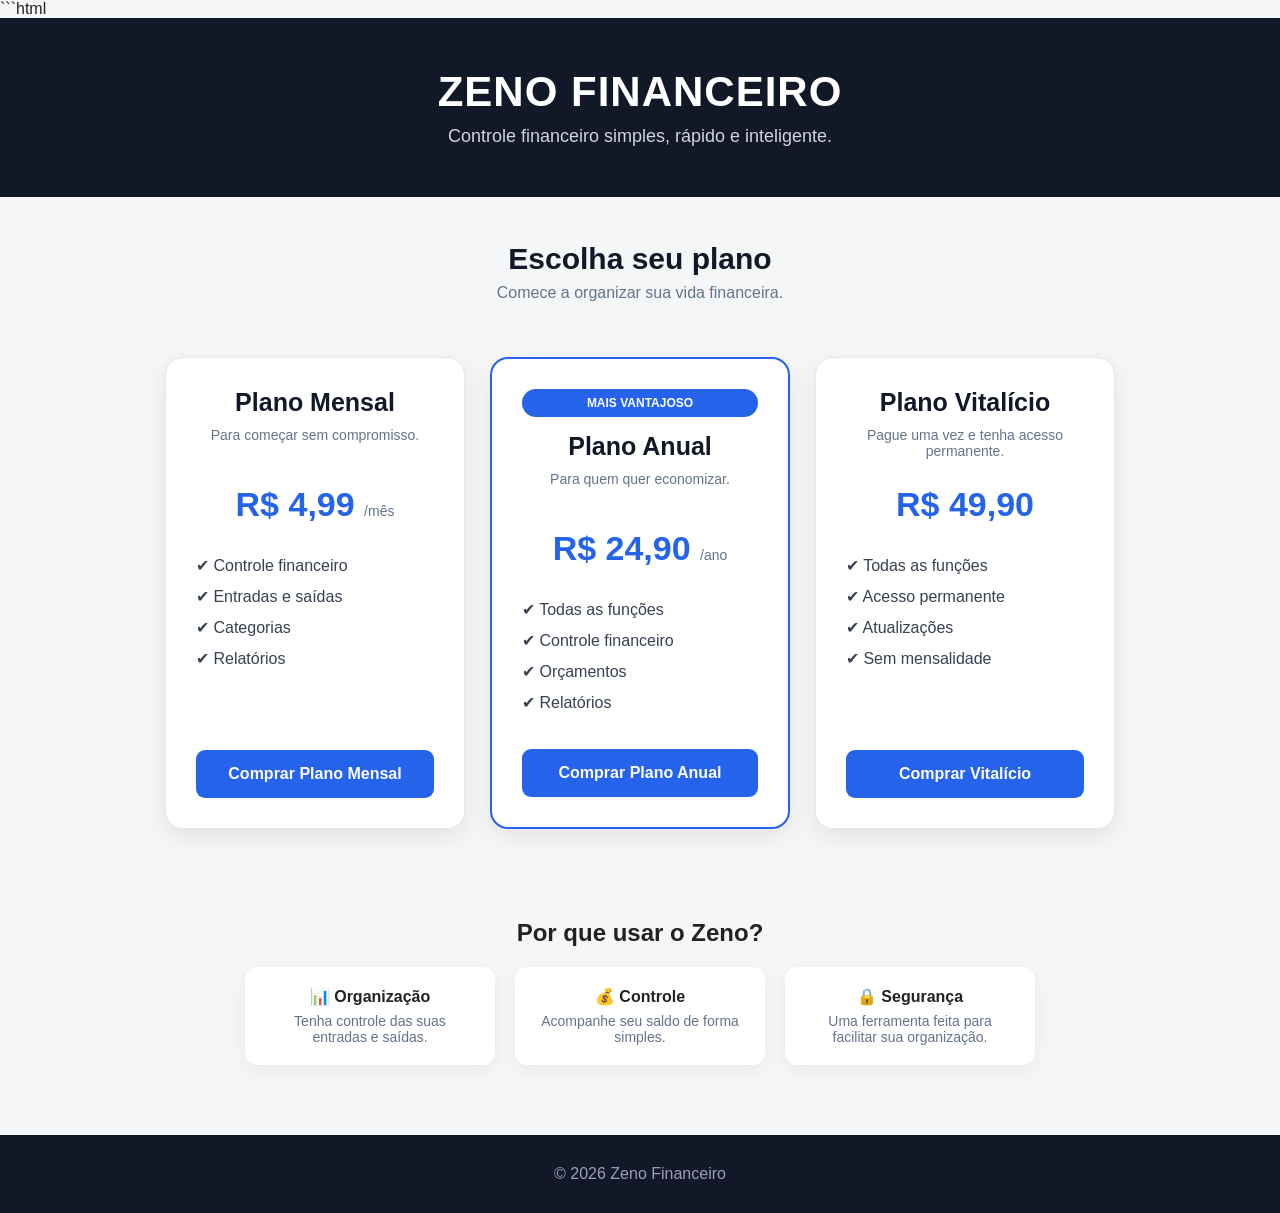
==== index.html @ 3fee6445 "Add files via upload" ====
```html
<!DOCTYPE html>
<html lang="pt-BR">

<head>

    <meta charset="UTF-8">

    <meta name="viewport"
          content="width=device-width, initial-scale=1.0">

    <title>Zeno Financeiro</title>

    <style>

        * {
            box-sizing: border-box;
            margin: 0;
            padding: 0;
        }

        body {
            font-family: Arial, Helvetica, sans-serif;
            background: #f4f6f8;
            color: #222;
        }

        header {
            background: #111827;
            color: white;
            text-align: center;
            padding: 50px 20px;
        }

        header h1 {
            font-size: 42px;
            margin-bottom: 10px;
            letter-spacing: 1px;
        }

        header p {
            font-size: 18px;
            color: #d1d5db;
        }

        .titulo-planos {
            text-align: center;
            margin-top: 45px;
        }

        .titulo-planos h2 {
            font-size: 30px;
            color: #111827;
        }

        .titulo-planos p {
            margin-top: 8px;
            color: #64748b;
        }

        .planos {
            max-width: 1100px;
            margin: 35px auto 50px;
            padding: 20px;
            display: flex;
            gap: 25px;
            justify-content: center;
            align-items: stretch;
            flex-wrap: wrap;
        }

        .plano {
            background: white;
            width: 300px;
            padding: 30px;
            border-radius: 18px;
            text-align: center;
            box-shadow: 0 8px 25px rgba(0,0,0,0.08);
            border: 1px solid #e5e7eb;
            transition: 0.2s;
            display: flex;
            flex-direction: column;
        }

        .plano:hover {
            transform: translateY(-5px);
            box-shadow: 0 15px 35px rgba(0,0,0,0.12);
        }

        .plano.destaque {
            border: 2px solid #2563eb;
            position: relative;
        }

        .melhor {
            background: #2563eb;
            color: white;
            padding: 7px 15px;
            border-radius: 20px;
            font-size: 12px;
            font-weight: bold;
            display: inline-block;
            margin-bottom: 15px;
        }

        .plano h2 {
            margin-bottom: 10px;
            font-size: 25px;
            color: #111827;
        }

        .descricao {
            color: #64748b;
            font-size: 14px;
            min-height: 38px;
        }

        .preco {
            font-size: 34px;
            font-weight: bold;
            margin: 20px 0;
            color: #2563eb;
        }

        .periodo {
            font-size: 14px;
            color: #64748b;
            font-weight: normal;
        }

        .plano ul {
            list-style: none;
            margin-bottom: 25px;
            text-align: left;
            flex-grow: 1;
        }

        .plano li {
            margin: 12px 0;
            color: #374151;
        }

        .buy-button {
            width: 100%;
            padding: 15px;
            border: none;
            border-radius: 9px;
            background: #2563eb;
            color: white;
            font-size: 16px;
            font-weight: bold;
            cursor: pointer;
            transition: 0.2s;
        }

        .buy-button:hover {
            background: #1d4ed8;
            transform: translateY(-1px);
        }

        .beneficios {
            max-width: 900px;
            margin: 0 auto 50px;
            padding: 20px;
            text-align: center;
        }

        .beneficios h2 {
            margin-bottom: 20px;
        }

        .beneficios-grid {
            display: flex;
            justify-content: center;
            gap: 20px;
            flex-wrap: wrap;
        }

        .beneficio {
            background: white;
            padding: 20px;
            border-radius: 12px;
            width: 250px;
            box-shadow: 0 5px 18px rgba(0,0,0,0.06);
        }

        .beneficio strong {
            display: block;
            margin-bottom: 7px;
        }

        .beneficio p {
            color: #64748b;
            font-size: 14px;
        }

        footer {
            background: #111827;
            text-align: center;
            padding: 30px;
            color: #94a3b8;
        }

        @media (max-width: 600px) {

            header h1 {
                font-size: 32px;
            }

            .plano {
                width: 100%;
                max-width: 350px;
            }

        }

    </style>

</head>


<body>


<header>

    <h1>
        ZENO FINANCEIRO
    </h1>

    <p>
        Controle financeiro simples, rápido e inteligente.
    </p>

</header>


<section class="titulo-planos">

    <h2>
        Escolha seu plano
    </h2>

    <p>
        Comece a organizar sua vida financeira.
    </p>

</section>


<section class="planos">


    <!-- MENSAL -->

    <div class="plano">

        <h2>
            Plano Mensal
        </h2>

        <p class="descricao">
            Para começar sem compromisso.
        </p>

        <div class="preco">
            R$ 4,99
            <span class="periodo">
                /mês
            </span>
        </div>

        <ul>

            <li>✔ Controle financeiro</li>

            <li>✔ Entradas e saídas</li>

            <li>✔ Categorias</li>

            <li>✔ Relatórios</li>

        </ul>

        <button
            class="buy-button"
            data-plan="Mensal">

            Comprar Plano Mensal

        </button>

    </div>



    <!-- ANUAL -->

    <div class="plano destaque">

        <span class="melhor">
            MAIS VANTAJOSO
        </span>

        <h2>
            Plano Anual
        </h2>

        <p class="descricao">
            Para quem quer economizar.
        </p>

        <div class="preco">
            R$ 24,90
            <span class="periodo">
                /ano
            </span>
        </div>

        <ul>

            <li>✔ Todas as funções</li>

            <li>✔ Controle financeiro</li>

            <li>✔ Orçamentos</li>

            <li>✔ Relatórios</li>

        </ul>

        <button
            class="buy-button"
            data-plan="Anual">

            Comprar Plano Anual

        </button>

    </div>



    <!-- VITALÍCIO -->

    <div class="plano">

        <h2>
            Plano Vitalício
        </h2>

        <p class="descricao">
            Pague uma vez e tenha acesso permanente.
        </p>

        <div class="preco">
            R$ 49,90
        </div>

        <ul>

            <li>✔ Todas as funções</li>

            <li>✔ Acesso permanente</li>

            <li>✔ Atualizações</li>

            <li>✔ Sem mensalidade</li>

        </ul>

        <button
            class="buy-button"
            data-plan="Vitalício">

            Comprar Vitalício

        </button>

    </div>


</section>


<section class="beneficios">

    <h2>
        Por que usar o Zeno?
    </h2>

    <div class="beneficios-grid">

        <div class="beneficio">

            <strong>
                📊 Organização
            </strong>

            <p>
                Tenha controle das suas entradas e saídas.
            </p>

        </div>


        <div class="beneficio">

            <strong>
                💰 Controle
            </strong>

            <p>
                Acompanhe seu saldo de forma simples.
            </p>

        </div>


        <div class="beneficio">

            <strong>
                🔒 Segurança
            </strong>

            <p>
                Uma ferramenta feita para facilitar sua organização.
            </p>

        </div>

    </div>

</section>


<footer>

    © 2026 Zeno Financeiro

</footer>



<script>

    const botoesCompra =
        document.querySelectorAll(".buy-button");


    botoesCompra.forEach(function(botao) {

        botao.addEventListener(
            "click",
            function() {

                const plano =
                    botao.getAttribute("data-plan");


                localStorage.setItem(
                    "planoZeno",
                    plano
                );


                window.location.href =
                    "pagamento.html";

            }
        );

    });

</script>


</body>

</html>
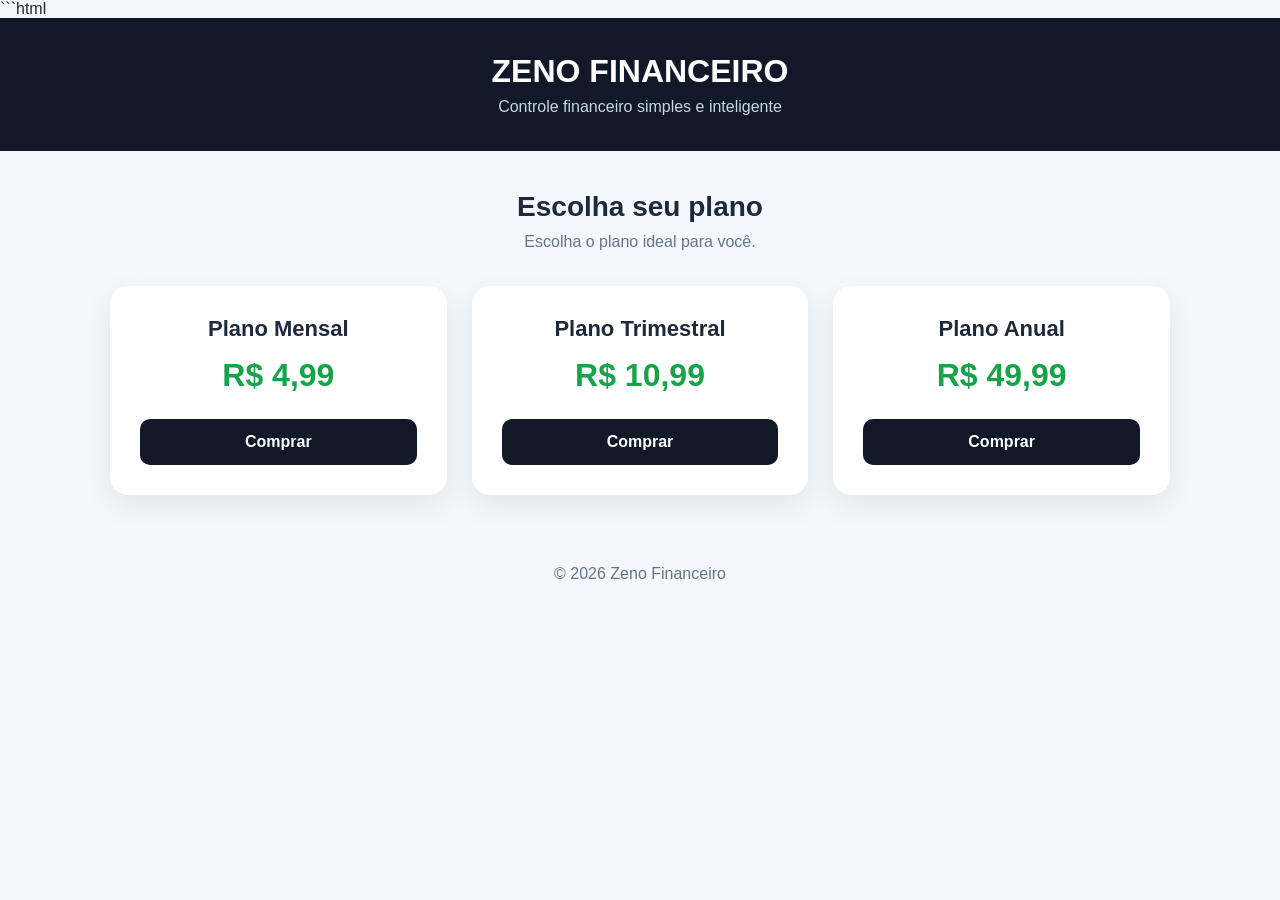
==== commit c50346bd: "Versao atual do Zeno" ====
--- a/index.html
+++ b/index.html
@@ -1,481 +1,319 @@
-```html
-<!DOCTYPE html>
-<html lang="pt-BR">
-
-<head>
-
-    <meta charset="UTF-8">
-
-    <meta name="viewport"
-          content="width=device-width, initial-scale=1.0">
-
-    <title>Zeno Financeiro</title>
-
-    <style>
-
-        * {
-            box-sizing: border-box;
-            margin: 0;
-            padding: 0;
-        }
-
-        body {
-            font-family: Arial, Helvetica, sans-serif;
-            background: #f4f6f8;
-            color: #222;
-        }
-
-        header {
-            background: #111827;
-            color: white;
-            text-align: center;
-            padding: 50px 20px;
-        }
-
-        header h1 {
-            font-size: 42px;
-            margin-bottom: 10px;
-            letter-spacing: 1px;
-        }
-
-        header p {
-            font-size: 18px;
-            color: #d1d5db;
-        }
-
-        .titulo-planos {
-            text-align: center;
-            margin-top: 45px;
-        }
-
-        .titulo-planos h2 {
-            font-size: 30px;
-            color: #111827;
-        }
-
-        .titulo-planos p {
-            margin-top: 8px;
-            color: #64748b;
-        }
-
-        .planos {
-            max-width: 1100px;
-            margin: 35px auto 50px;
-            padding: 20px;
-            display: flex;
-            gap: 25px;
-            justify-content: center;
-            align-items: stretch;
-            flex-wrap: wrap;
-        }
-
-        .plano {
-            background: white;
-            width: 300px;
-            padding: 30px;
-            border-radius: 18px;
-            text-align: center;
-            box-shadow: 0 8px 25px rgba(0,0,0,0.08);
-            border: 1px solid #e5e7eb;
-            transition: 0.2s;
-            display: flex;
-            flex-direction: column;
-        }
-
-        .plano:hover {
-            transform: translateY(-5px);
-            box-shadow: 0 15px 35px rgba(0,0,0,0.12);
-        }
-
-        .plano.destaque {
-            border: 2px solid #2563eb;
-            position: relative;
-        }
-
-        .melhor {
-            background: #2563eb;
-            color: white;
-            padding: 7px 15px;
-            border-radius: 20px;
-            font-size: 12px;
-            font-weight: bold;
-            display: inline-block;
-            margin-bottom: 15px;
-        }
-
-        .plano h2 {
-            margin-bottom: 10px;
-            font-size: 25px;
-            color: #111827;
-        }
-
-        .descricao {
-            color: #64748b;
-            font-size: 14px;
-            min-height: 38px;
-        }
-
-        .preco {
-            font-size: 34px;
-            font-weight: bold;
-            margin: 20px 0;
-            color: #2563eb;
-        }
-
-        .periodo {
-            font-size: 14px;
-            color: #64748b;
-            font-weight: normal;
-        }
-
-        .plano ul {
-            list-style: none;
-            margin-bottom: 25px;
-            text-align: left;
-            flex-grow: 1;
-        }
-
-        .plano li {
-            margin: 12px 0;
-            color: #374151;
-        }
-
-        .buy-button {
-            width: 100%;
-            padding: 15px;
-            border: none;
-            border-radius: 9px;
-            background: #2563eb;
-            color: white;
-            font-size: 16px;
-            font-weight: bold;
-            cursor: pointer;
-            transition: 0.2s;
-        }
-
-        .buy-button:hover {
-            background: #1d4ed8;
-            transform: translateY(-1px);
-        }
-
-        .beneficios {
-            max-width: 900px;
-            margin: 0 auto 50px;
-            padding: 20px;
-            text-align: center;
-        }
-
-        .beneficios h2 {
-            margin-bottom: 20px;
-        }
-
-        .beneficios-grid {
-            display: flex;
-            justify-content: center;
-            gap: 20px;
-            flex-wrap: wrap;
-        }
-
-        .beneficio {
-            background: white;
-            padding: 20px;
-            border-radius: 12px;
-            width: 250px;
-            box-shadow: 0 5px 18px rgba(0,0,0,0.06);
-        }
-
-        .beneficio strong {
-            display: block;
-            margin-bottom: 7px;
-        }
-
-        .beneficio p {
-            color: #64748b;
-            font-size: 14px;
-        }
-
-        footer {
-            background: #111827;
-            text-align: center;
-            padding: 30px;
-            color: #94a3b8;
-        }
-
-        @media (max-width: 600px) {
-
-            header h1 {
-                font-size: 32px;
-            }
-
-            .plano {
-                width: 100%;
-                max-width: 350px;
-            }
-
-        }
-
-    </style>
-
-</head>
-
-
-<body>
-
-
-<header>
-
-    <h1>
-        ZENO FINANCEIRO
-    </h1>
-
-    <p>
-        Controle financeiro simples, rápido e inteligente.
-    </p>
-
-</header>
-
-
-<section class="titulo-planos">
-
-    <h2>
-        Escolha seu plano
-    </h2>
-
-    <p>
-        Comece a organizar sua vida financeira.
-    </p>
-
-</section>
-
-
-<section class="planos">
-
-
-    <!-- MENSAL -->
-
-    <div class="plano">
-
-        <h2>
-            Plano Mensal
-        </h2>
-
-        <p class="descricao">
-            Para começar sem compromisso.
-        </p>
-
-        <div class="preco">
-            R$ 4,99
-            <span class="periodo">
-                /mês
-            </span>
-        </div>
-
-        <ul>
-
-            <li>✔ Controle financeiro</li>
-
-            <li>✔ Entradas e saídas</li>
-
-            <li>✔ Categorias</li>
-
-            <li>✔ Relatórios</li>
-
-        </ul>
-
-        <button
-            class="buy-button"
-            data-plan="Mensal">
-
-            Comprar Plano Mensal
-
-        </button>
-
-    </div>
-
-
-
-    <!-- ANUAL -->
-
-    <div class="plano destaque">
-
-        <span class="melhor">
-            MAIS VANTAJOSO
-        </span>
-
-        <h2>
-            Plano Anual
-        </h2>
-
-        <p class="descricao">
-            Para quem quer economizar.
-        </p>
-
-        <div class="preco">
-            R$ 24,90
-            <span class="periodo">
-                /ano
-            </span>
-        </div>
-
-        <ul>
-
-            <li>✔ Todas as funções</li>
-
-            <li>✔ Controle financeiro</li>
-
-            <li>✔ Orçamentos</li>
-
-            <li>✔ Relatórios</li>
-
-        </ul>
-
-        <button
-            class="buy-button"
-            data-plan="Anual">
-
-            Comprar Plano Anual
-
-        </button>
-
-    </div>
-
-
-
-    <!-- VITALÍCIO -->
-
-    <div class="plano">
-
-        <h2>
-            Plano Vitalício
-        </h2>
-
-        <p class="descricao">
-            Pague uma vez e tenha acesso permanente.
-        </p>
-
-        <div class="preco">
-            R$ 49,90
-        </div>
-
-        <ul>
-
-            <li>✔ Todas as funções</li>
-
-            <li>✔ Acesso permanente</li>
-
-            <li>✔ Atualizações</li>
-
-            <li>✔ Sem mensalidade</li>
-
-        </ul>
-
-        <button
-            class="buy-button"
-            data-plan="Vitalício">
-
-            Comprar Vitalício
-
-        </button>
-
-    </div>
-
-
-</section>
-
-
-<section class="beneficios">
-
-    <h2>
-        Por que usar o Zeno?
-    </h2>
-
-    <div class="beneficios-grid">
-
-        <div class="beneficio">
-
-            <strong>
-                📊 Organização
-            </strong>
-
-            <p>
-                Tenha controle das suas entradas e saídas.
-            </p>
-
-        </div>
-
-
-        <div class="beneficio">
-
-            <strong>
-                💰 Controle
-            </strong>
-
-            <p>
-                Acompanhe seu saldo de forma simples.
-            </p>
-
-        </div>
-
-
-        <div class="beneficio">
-
-            <strong>
-                🔒 Segurança
-            </strong>
-
-            <p>
-                Uma ferramenta feita para facilitar sua organização.
-            </p>
-
-        </div>
-
-    </div>
-
-</section>
-
-
-<footer>
-
-    © 2026 Zeno Financeiro
-
-</footer>
-
-
-
-<script>
-
-    const botoesCompra =
-        document.querySelectorAll(".buy-button");
-
-
-    botoesCompra.forEach(function(botao) {
-
-        botao.addEventListener(
-            "click",
-            function() {
-
-                const plano =
-                    botao.getAttribute("data-plan");
-
-
-                localStorage.setItem(
-                    "planoZeno",
-                    plano
-                );
-
-
-                window.location.href =
-                    "pagamento.html";
-
-            }
-        );
-
-    });
-
-</script>
-
-
-</body>
-
-</html>
-
+```html
+<!DOCTYPE html>
+<html lang="pt-BR">
+
+<head>
+    <meta charset="UTF-8">
+    <meta name="viewport" content="width=device-width, initial-scale=1.0">
+
+    <title>Zeno Financeiro</title>
+
+    <style>
+
+        * {
+            box-sizing: border-box;
+            margin: 0;
+            padding: 0;
+        }
+
+        body {
+            font-family: Arial, Helvetica, sans-serif;
+            background: #f4f7fb;
+            color: #1e293b;
+        }
+
+        header {
+            background: #111827;
+            color: white;
+            text-align: center;
+            padding: 35px 20px;
+        }
+
+        header h1 {
+            font-size: 32px;
+            margin-bottom: 8px;
+        }
+
+        header p {
+            color: #cbd5e1;
+        }
+
+        .container {
+            max-width: 1100px;
+            margin: 40px auto;
+            padding: 0 20px;
+        }
+
+        .titulo {
+            text-align: center;
+            margin-bottom: 35px;
+        }
+
+        .titulo h2 {
+            font-size: 28px;
+            margin-bottom: 10px;
+        }
+
+        .titulo p {
+            color: #64748b;
+        }
+
+        .planos {
+            display: grid;
+            grid-template-columns: repeat(
+                auto-fit,
+                minmax(250px, 1fr)
+            );
+            gap: 25px;
+        }
+
+        .plano {
+            background: white;
+            border-radius: 18px;
+            padding: 30px;
+            text-align: center;
+
+            box-shadow:
+                0 10px 30px
+                rgba(0, 0, 0, 0.08);
+        }
+
+        .plano h3 {
+            font-size: 22px;
+            margin-bottom: 15px;
+        }
+
+        .preco {
+            font-size: 32px;
+            font-weight: bold;
+            color: #16a34a;
+            margin-bottom: 25px;
+        }
+
+        .buy-button {
+            width: 100%;
+            border: none;
+            border-radius: 10px;
+            padding: 14px;
+
+            background: #111827;
+            color: white;
+
+            font-size: 16px;
+            font-weight: bold;
+
+            cursor: pointer;
+        }
+
+        .buy-button:hover {
+            background: #374151;
+        }
+
+        footer {
+            text-align: center;
+            color: #64748b;
+            padding: 30px;
+        }
+
+        @media (max-width: 600px) {
+
+            header h1 {
+                font-size: 26px;
+            }
+
+        }
+
+    </style>
+
+</head>
+
+
+<body>
+
+
+<header>
+
+    <h1>
+        ZENO FINANCEIRO
+    </h1>
+
+    <p>
+        Controle financeiro simples e inteligente
+    </p>
+
+</header>
+
+
+<div class="container">
+
+
+    <div class="titulo">
+
+        <h2>
+            Escolha seu plano
+        </h2>
+
+        <p>
+            Escolha o plano ideal para você.
+        </p>
+
+    </div>
+
+
+    <div class="planos">
+
+
+        <!-- =====================================
+             PLANO MENSAL
+        ====================================== -->
+
+        <div class="plano">
+
+            <h3>
+                Plano Mensal
+            </h3>
+
+            <div class="preco">
+                R$ 4,99
+            </div>
+
+            <button
+                class="buy-button"
+                data-plan="Mensal"
+                data-price="4.99">
+
+                Comprar
+
+            </button>
+
+        </div>
+
+
+        <!-- =====================================
+             PLANO TRIMESTRAL
+        ====================================== -->
+
+        <div class="plano">
+
+            <h3>
+                Plano Trimestral
+            </h3>
+
+            <div class="preco">
+                R$ 10,99
+            </div>
+
+            <button
+                class="buy-button"
+                data-plan="Trimestral"
+                data-price="10.99">
+
+                Comprar
+
+            </button>
+
+        </div>
+
+
+        <!-- =====================================
+             PLANO ANUAL
+        ====================================== -->
+
+        <div class="plano">
+
+            <h3>
+                Plano Anual
+            </h3>
+
+            <div class="preco">
+                R$ 49,99
+            </div>
+
+            <button
+                class="buy-button"
+                data-plan="Anual"
+                data-price="49.99">
+
+                Comprar
+
+            </button>
+
+        </div>
+
+
+    </div>
+
+</div>
+
+
+<footer>
+
+    © 2026 Zeno Financeiro
+
+</footer>
+
+
+<script>
+
+    // ==========================================
+    // BOTÕES DE COMPRA
+    // ==========================================
+
+    const botoesCompra =
+        document.querySelectorAll(
+            ".buy-button"
+        );
+
+
+    botoesCompra.forEach(
+        function (botao) {
+
+            botao.addEventListener(
+                "click",
+                function () {
+
+                    // Pega o plano clicado
+                    const plano =
+                        botao.getAttribute(
+                            "data-plan"
+                        );
+
+
+                    // Pega o preço do plano clicado
+                    const preco =
+                        botao.getAttribute(
+                            "data-price"
+                        );
+
+
+                    // Salva o plano
+                    localStorage.setItem(
+                        "planoZeno",
+                        plano
+                    );
+
+
+                    // Salva o preço
+                    localStorage.setItem(
+                        "precoZeno",
+                        preco
+                    );
+
+
+                    // Vai para o pagamento
+                    window.location.href =
+                        "pagamento.html";
+
+                }
+            );
+
+        }
+    );
+
+</script>
+
+
+</body>
+
+</html>
+
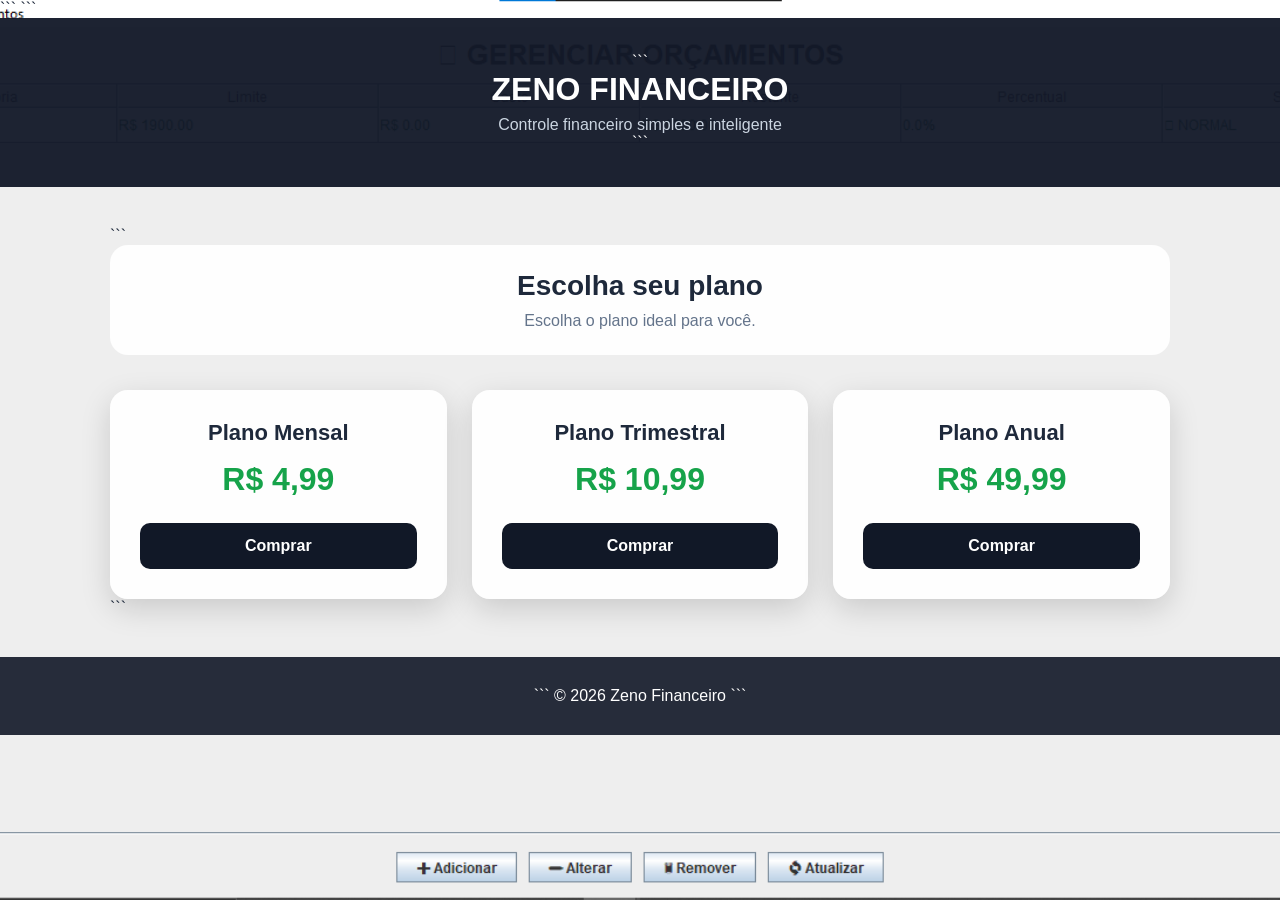
==== commit 853a0745: "Adiciona fundo na pagina principal" ====
--- a/index.html
+++ b/index.html
@@ -1,257 +1,331 @@
-```html
 <!DOCTYPE html>
+
 <html lang="pt-BR">
 
 <head>
     <meta charset="UTF-8">
     <meta name="viewport" content="width=device-width, initial-scale=1.0">
 
-    <title>Zeno Financeiro</title>
-
-    <style>
-
-        * {
-            box-sizing: border-box;
-            margin: 0;
-            padding: 0;
-        }
-
-        body {
-            font-family: Arial, Helvetica, sans-serif;
-            background: #f4f7fb;
-            color: #1e293b;
-        }
-
-        header {
-            background: #111827;
-            color: white;
-            text-align: center;
-            padding: 35px 20px;
-        }
+```
+<title>Zeno Financeiro</title>
+
+<style>
+
+    * {
+        box-sizing: border-box;
+        margin: 0;
+        padding: 0;
+    }
+
+    body {
+        font-family: Arial, Helvetica, sans-serif;
+
+        /* IMAGEM DE FUNDO */
+        background-image: url("imagens/tela-principal.png");
+        background-size: cover;
+        background-position: center;
+        background-repeat: no-repeat;
+        background-attachment: fixed;
+
+        /* Cor de segurança */
+        background-color: #f4f7fb;
+
+        color: #1e293b;
+        min-height: 100vh;
+    }
+
+    header {
+        background: rgba(17, 24, 39, 0.95);
+        color: white;
+        text-align: center;
+        padding: 35px 20px;
+    }
+
+    header h1 {
+        font-size: 32px;
+        margin-bottom: 8px;
+    }
+
+    header p {
+        color: #cbd5e1;
+    }
+
+    .container {
+        max-width: 1100px;
+        margin: 40px auto;
+        padding: 0 20px;
+    }
+
+    .titulo {
+        text-align: center;
+        margin-bottom: 35px;
+
+        background: rgba(255, 255, 255, 0.92);
+        padding: 25px;
+        border-radius: 18px;
+    }
+
+    .titulo h2 {
+        font-size: 28px;
+        margin-bottom: 10px;
+    }
+
+    .titulo p {
+        color: #64748b;
+    }
+
+    .planos {
+        display: grid;
+
+        grid-template-columns: repeat(
+            auto-fit,
+            minmax(250px, 1fr)
+        );
+
+        gap: 25px;
+    }
+
+    .plano {
+        background: rgba(255, 255, 255, 0.96);
+
+        border-radius: 18px;
+
+        padding: 30px;
+
+        text-align: center;
+
+        box-shadow:
+            0 10px 30px
+            rgba(0, 0, 0, 0.15);
+
+        transition:
+            transform 0.2s ease,
+            box-shadow 0.2s ease;
+    }
+
+    .plano:hover {
+        transform: translateY(-5px);
+
+        box-shadow:
+            0 15px 35px
+            rgba(0, 0, 0, 0.20);
+    }
+
+    .plano h3 {
+        font-size: 22px;
+        margin-bottom: 15px;
+    }
+
+    .preco {
+        font-size: 32px;
+        font-weight: bold;
+
+        color: #16a34a;
+
+        margin-bottom: 25px;
+    }
+
+    .buy-button {
+        width: 100%;
+
+        border: none;
+
+        border-radius: 10px;
+
+        padding: 14px;
+
+        background: #111827;
+
+        color: white;
+
+        font-size: 16px;
+
+        font-weight: bold;
+
+        cursor: pointer;
+
+        transition:
+            background 0.2s ease,
+            transform 0.2s ease;
+    }
+
+    .buy-button:hover {
+        background: #374151;
+
+        transform: translateY(-2px);
+    }
+
+    .buy-button:active {
+        transform: translateY(0);
+    }
+
+    footer {
+        text-align: center;
+
+        color: white;
+
+        padding: 30px;
+
+        margin-top: 30px;
+
+        background: rgba(17, 24, 39, 0.90);
+    }
+
+    @media (max-width: 600px) {
 
         header h1 {
-            font-size: 32px;
-            margin-bottom: 8px;
-        }
-
-        header p {
-            color: #cbd5e1;
+            font-size: 26px;
         }
 
         .container {
-            max-width: 1100px;
-            margin: 40px auto;
-            padding: 0 20px;
+            margin-top: 25px;
+            padding: 0 12px;
         }
 
         .titulo {
-            text-align: center;
-            margin-bottom: 35px;
-        }
-
-        .titulo h2 {
+            padding: 20px;
+        }
+
+        .plano {
+            padding: 25px 20px;
+        }
+
+        .preco {
             font-size: 28px;
-            margin-bottom: 10px;
-        }
-
-        .titulo p {
-            color: #64748b;
-        }
-
-        .planos {
-            display: grid;
-            grid-template-columns: repeat(
-                auto-fit,
-                minmax(250px, 1fr)
-            );
-            gap: 25px;
-        }
-
-        .plano {
-            background: white;
-            border-radius: 18px;
-            padding: 30px;
-            text-align: center;
-
-            box-shadow:
-                0 10px 30px
-                rgba(0, 0, 0, 0.08);
-        }
-
-        .plano h3 {
-            font-size: 22px;
-            margin-bottom: 15px;
-        }
-
-        .preco {
-            font-size: 32px;
-            font-weight: bold;
-            color: #16a34a;
-            margin-bottom: 25px;
-        }
-
-        .buy-button {
-            width: 100%;
-            border: none;
-            border-radius: 10px;
-            padding: 14px;
-
-            background: #111827;
-            color: white;
-
-            font-size: 16px;
-            font-weight: bold;
-
-            cursor: pointer;
-        }
-
-        .buy-button:hover {
-            background: #374151;
-        }
-
-        footer {
-            text-align: center;
-            color: #64748b;
-            padding: 30px;
-        }
-
-        @media (max-width: 600px) {
-
-            header h1 {
-                font-size: 26px;
-            }
-
-        }
-
-    </style>
+        }
+
+    }
+
+</style>
+```
 
 </head>
 
-
 <body>
 
-
 <header>
 
-    <h1>
-        ZENO FINANCEIRO
-    </h1>
+```
+<h1>
+    ZENO FINANCEIRO
+</h1>
+
+<p>
+    Controle financeiro simples e inteligente
+</p>
+```
+
+</header>
+
+<div class="container">
+
+```
+<div class="titulo">
+
+    <h2>
+        Escolha seu plano
+    </h2>
 
     <p>
-        Controle financeiro simples e inteligente
+        Escolha o plano ideal para você.
     </p>
 
-</header>
-
-
-<div class="container">
-
-
-    <div class="titulo">
-
-        <h2>
-            Escolha seu plano
-        </h2>
-
-        <p>
-            Escolha o plano ideal para você.
-        </p>
+</div>
+
+
+<div class="planos">
+
+
+    <!-- =====================================
+         PLANO MENSAL
+    ====================================== -->
+
+    <div class="plano">
+
+        <h3>
+            Plano Mensal
+        </h3>
+
+        <div class="preco">
+            R$ 4,99
+        </div>
+
+        <button
+            class="buy-button"
+            data-plan="Mensal"
+            data-price="4.99">
+
+            Comprar
+
+        </button>
 
     </div>
 
 
-    <div class="planos">
-
-
-        <!-- =====================================
-             PLANO MENSAL
-        ====================================== -->
-
-        <div class="plano">
-
-            <h3>
-                Plano Mensal
-            </h3>
-
-            <div class="preco">
-                R$ 4,99
-            </div>
-
-            <button
-                class="buy-button"
-                data-plan="Mensal"
-                data-price="4.99">
-
-                Comprar
-
-            </button>
-
+    <!-- =====================================
+         PLANO TRIMESTRAL
+    ====================================== -->
+
+    <div class="plano">
+
+        <h3>
+            Plano Trimestral
+        </h3>
+
+        <div class="preco">
+            R$ 10,99
         </div>
 
-
-        <!-- =====================================
-             PLANO TRIMESTRAL
-        ====================================== -->
-
-        <div class="plano">
-
-            <h3>
-                Plano Trimestral
-            </h3>
-
-            <div class="preco">
-                R$ 10,99
-            </div>
-
-            <button
-                class="buy-button"
-                data-plan="Trimestral"
-                data-price="10.99">
-
-                Comprar
-
-            </button>
-
+        <button
+            class="buy-button"
+            data-plan="Trimestral"
+            data-price="10.99">
+
+            Comprar
+
+        </button>
+
+    </div>
+
+
+    <!-- =====================================
+         PLANO ANUAL
+    ====================================== -->
+
+    <div class="plano">
+
+        <h3>
+            Plano Anual
+        </h3>
+
+        <div class="preco">
+            R$ 49,99
         </div>
 
-
-        <!-- =====================================
-             PLANO ANUAL
-        ====================================== -->
-
-        <div class="plano">
-
-            <h3>
-                Plano Anual
-            </h3>
-
-            <div class="preco">
-                R$ 49,99
-            </div>
-
-            <button
-                class="buy-button"
-                data-plan="Anual"
-                data-price="49.99">
-
-                Comprar
-
-            </button>
-
-        </div>
-
+        <button
+            class="buy-button"
+            data-plan="Anual"
+            data-price="49.99">
+
+            Comprar
+
+        </button>
 
     </div>
 
+
 </div>
-
+```
+
+</div>
 
 <footer>
 
-    © 2026 Zeno Financeiro
+```
+© 2026 Zeno Financeiro
+```
 
 </footer>
-
 
 <script>
 
@@ -312,7 +386,6 @@
 
 </script>
 
-
 </body>
 
 </html>
